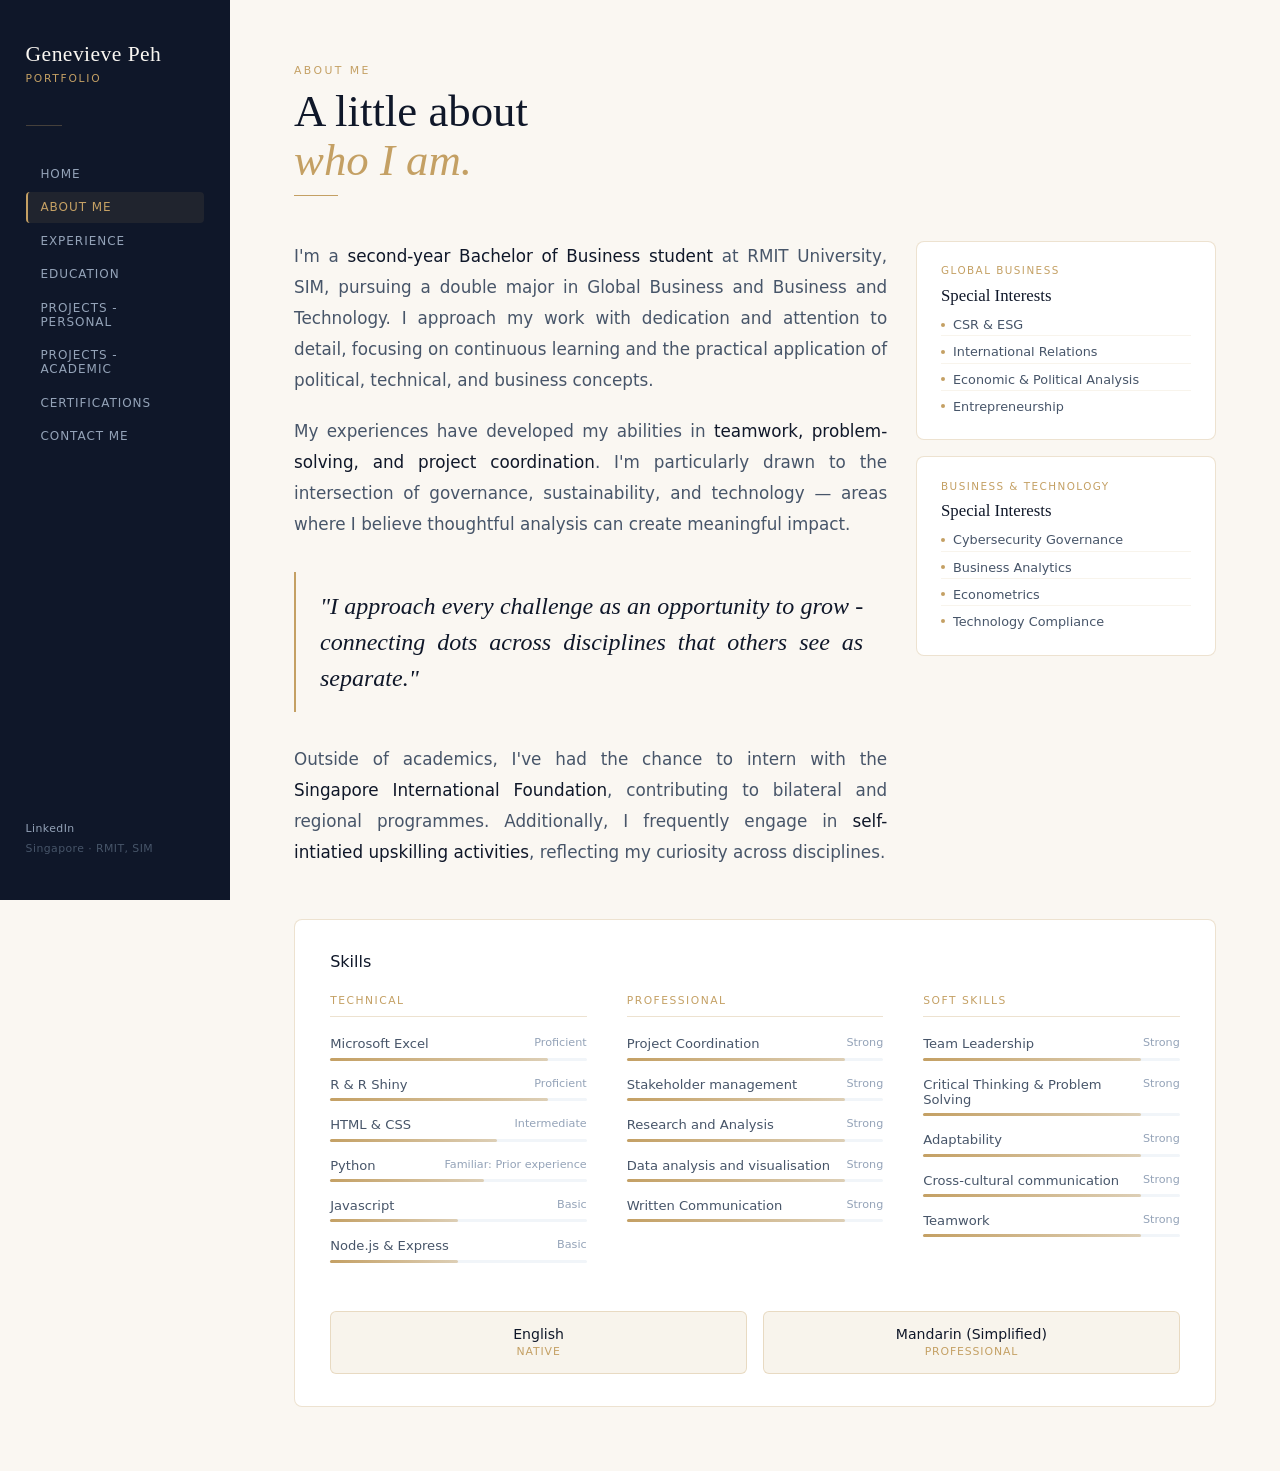
==== about.html @ 686c6f03 "initial commit" ====
<!DOCTYPE html>
<html lang="en">
<head>
    <meta charset="UTF-8">
    <meta name="viewport" content="width=device-width, initial-scale=1.0">
    <title>About Me - Genevieve Peh</title>
    <meta http-equiv="Content-Security-Policy" content="upgrade-insecure-requests">
    <meta http-equiv="Content-Security-Policy" 
            content="default-src 'self';
                 style-src 'self' 'unsafe-inline' https://fonts.googleapis.com;
                 font-src 'self' https://fonts.gstatic.com;
                 img-src 'self' data:;
                 script-src 'self';
                 object-src 'none';
                 frame-src 'none';">
    <meta http-equiv="X-Frame-Options" content="DENY">
    <meta http-equiv="X-Content-Type-Options" content="nosniff">
    <meta name="referrer" content="strict-origin-when-cross-origin">
    <link href="https://fonts.googleapis.com/css2?family=Cormorant+Garamond:ital,wght@0,300;0,400;0,500;0,600;1,300;1,400&family=DM+Sans:opsz,wght@9..40,300;9..40,400;9..40,500&display=swap" rel="stylesheet">
    <link rel="stylesheet" href="about.css">
</head>




<body>
   <aside class="sidebar">
        <div class="sidebar-name">Genevieve Peh</div>
        <div class="sidebar-portfolio">Portfolio</div>
        <div class="sidebar-dividerline"></div>

        <nav>
        <a class="nav-item" href="index.html">Home</a>
        <a class="nav-item active" href="about.html">About Me</a>
        <a class="nav-item" href="experience.html">Experience</a>
        <a class="nav-item" href="education.html">Education</a>
        <a class="nav-item" href="projects-personal.html">Projects - Personal</a>
        <a class="nav-item" href="projects-acad.html">Projects - Academic</a>
        <a class="nav-item" href="certifications.html">Certifications</a>
        <a class="nav-item" href="contact.html">Contact Me</a>
        </nav>

        <div class="sidebar-footer">
        <a href="https://www.linkedin.com/in/genevieve-peh-b8915b331/" target="_blank">LinkedIn</a><br>
        Singapore · RMIT, SIM
        </div>

    </aside>


    <!-- main page content -->
    <main class="main">
        <div class="main-topsub">About Me</div>
        <h1 class="section-title">A little about<br><em>who I am.</em></h1>
        <div class="rule"></div>

    <div class="about-container">
        <div class="about-bio">
            <p>I'm a <strong>second-year Bachelor of Business student</strong> at RMIT University, SIM, pursuing a double major in Global Business and Business and Technology. I approach my work with dedication and attention to detail, focusing on continuous learning and the practical application of political, technical, and business concepts.</p>
            <p>My experiences have developed my abilities in <strong>teamwork, problem-solving, and project coordination</strong>. I'm particularly drawn to the intersection of governance, sustainability, and technology — areas where I believe thoughtful analysis can create meaningful impact.</p>
            <div class="pull-quote">"I approach every challenge as an opportunity to grow - connecting dots across disciplines that others see as separate."</div>
            <p>Outside of academics, I've had the chance to intern with the <strong>Singapore International Foundation</strong>, contributing to bilateral and regional programmes. Additionally, I frequently engage in <strong>self-intiatied upskilling activities</strong>, reflecting my curiosity across disciplines.</p>
        </div>

        <!-- Interests section -->
        <div>
            <div class="interest-section">
                <div class="major">Global Business</div>
                <div class="interest-subtitle">Special Interests</div>
                <div class="interest-items">
                    <div class="interest-item">CSR & ESG</div>
                    <div class="interest-item">International Relations</div>
                    <div class="interest-item">Economic & Political Analysis</div>
                    <div class="interest-item">Entrepreneurship</div>
                </div>
            </div>
            <div class="interest-section">
                <div class="major">Business & Technology</div>
                <div class="interest-subtitle">Special Interests</div>
                <div class="interest-items">
                    <div class="interest-item">Cybersecurity Governance</div>
                    <div class="interest-item">Business Analytics</div>
                    <div class="interest-item">Econometrics</div>
                    <div class="interest-item">Technology Compliance</div>
                </div>
            </div>
        </div>
    </div>

    <!-- Skills section -->
     <div class="skill-section">
        <div class="skill-sub">Skills</div>
        <div class="skills-grid">

            <!-- Technical Skills -->
            <div>
                <div class="skill-category">Technical</div>

                <!-- Skill: Microsoft Excel -->

                <div class="skill-row">
                    <div class="skill-name">
                        <span>Microsoft Excel</span>
                        <span class="skill-rate">Proficient</span>
                    </div>
                    <div class="bar">
                        <div class="bar-stat-proficient">
                        </div>
                    </div>
                </div>

                <!-- Skill: R code -->

                <div class="skill-row">
                    <div class="skill-name">
                        <span>R & R Shiny</span>
                        <span class="skill-rate">Proficient</span>
                    </div>
                    <div class="bar">
                        <div class="bar-stat-proficient">
                        </div>
                    </div>
                </div>

                <!-- Skill: HTML & CSS -->

                <div class="skill-row">
                    <div class="skill-name">
                        <span>HTML & CSS</span>
                        <span class="skill-rate">Intermediate</span>
                    </div>
                    <div class="bar">
                        <div class="bar-stat-intermediate">
                        </div>
                    </div>
                </div>

                <!-- Skill: Python -->

                <div class="skill-row">
                    <div class="skill-name">
                        <span>Python</span>
                        <span class="skill-rate">Familiar: Prior experience</span>
                    </div>
                    <div class="bar">
                        <div class="bar-stat-familiar">
                        </div>
                    </div>
                </div>

                <!-- Skill: Javascript -->

                <div class="skill-row">
                    <div class="skill-name">
                        <span>Javascript</span>
                        <span class="skill-rate">Basic</span>
                    </div>
                    <div class="bar">
                        <div class="bar-stat-basic">
                        </div>
                    </div>
                </div>


                <!-- Skill: Node.js & Express  -->

                <div class="skill-row">
                    <div class="skill-name">
                        <span>Node.js & Express</span>
                        <span class="skill-rate">Basic</span>
                    </div>
                    <div class="bar">
                        <div class="bar-stat-basic">
                        </div>
                    </div>
                </div>

            </div>

            <!-- Professional skills -->
            <div>
                <div class="skill-category">Professional</div>


                <!-- Skill: Project Coordination -->

                <div class="skill-row">
                    <div class="skill-name">
                        <span>Project Coordination</span>
                        <span class="skill-rate">Strong</span>
                    </div>
                    <div class="bar">
                        <div class="bar-stat-proficient">
                        </div>
                    </div>
                </div> 

                <!-- Skill: Stakeholder management -->

                <div class="skill-row">
                    <div class="skill-name">
                        <span>Stakeholder management</span>
                        <span class="skill-rate">Strong</span>
                    </div>
                    <div class="bar">
                        <div class="bar-stat-proficient">
                        </div>
                    </div>
                </div>


                <!-- Research and Analysis -->

                <div class="skill-row">
                    <div class="skill-name">
                        <span>Research and Analysis</span>
                        <span class="skill-rate">Strong</span>
                    </div>
                    <div class="bar">
                        <div class="bar-stat-proficient">
                        </div>
                    </div>
                </div>


                <!-- Data analysis and visualisation -->

                <div class="skill-row">
                    <div class="skill-name">
                        <span>Data analysis and visualisation</span>
                        <span class="skill-rate">Strong</span>
                    </div>
                    <div class="bar">
                        <div class="bar-stat-proficient">
                        </div>
                    </div>
                </div>


                <!-- Written Communication -->

                <div class="skill-row">
                    <div class="skill-name">
                        <span>Written Communication</span>
                        <span class="skill-rate">Strong</span>
                    </div>
                    <div class="bar">
                        <div class="bar-stat-proficient">
                        </div>
                    </div>
                </div>
            </div>

            <!-- Soft Skills -->

            <div>
                <div class="skill-category">Soft Skills</div>

                <!-- Team Leadership -->

                <div class="skill-row">
                    <div class="skill-name">
                        <span>Team Leadership</span>
                        <span class="skill-rate">Strong</span>
                    </div>
                    <div class="bar">
                        <div class="bar-stat-proficient">
                        </div>
                    </div>
                </div>


                <!-- Critical Thinking & Problem Solving -->
                 <div class="skill-row">
                    <div class="skill-name">
                        <span>Critical Thinking & Problem Solving</span>
                        <span class="skill-rate">Strong</span>
                    </div>
                    <div class="bar">
                        <div class="bar-stat-proficient">
                        </div>
                    </div>
                </div>

                <!-- Adaptability -->
                 <div class="skill-row">
                    <div class="skill-name">
                        <span>Adaptability</span>
                        <span class="skill-rate">Strong</span>
                    </div>
                    <div class="bar">
                        <div class="bar-stat-proficient">
                        </div>
                    </div>
                </div>


                <!-- Cross-cultural communication -->
                 <div class="skill-row">
                    <div class="skill-name">
                        <span>Cross-cultural communication</span>
                        <span class="skill-rate">Strong</span>
                    </div>
                    <div class="bar">
                        <div class="bar-stat-proficient">
                        </div>
                    </div>
                </div>


                <!-- Teamwork -->
                 <div class="skill-row">
                    <div class="skill-name">
                        <span>Teamwork</span>
                        <span class="skill-rate">Strong</span>
                    </div>
                    <div class="bar">
                        <div class="bar-stat-proficient">
                        </div>
                    </div>
                </div>
            </div>
        </div>



        <!-- Language skills -->
        
        <div class="lang-section">

            <!-- English -->

            <div class="lang-box">
                <div class="lang-name">English</div>
                <div class="lang-level">Native</div>
            </div>

            <!-- Mandarin -->
             <div class="lang-box">
                <div class="lang-name">Mandarin (Simplified)</div>
                <div class="lang-level">Professional</div>
            </div>

        </div>
     </div>

    </main>

</body>


</html>
---- about.css ----
*,*::before,*::after{box-sizing:border-box;
    margin:0;
    padding:0;
}

:root{
  --cream:#FAF7F2;
  --navy:#0F1729;
  --navy-soft:#1E293B;
  --gold:#C4A064;
  --gold-light:rgba(196,160,100,0.12);
  --gold-border:rgba(196,160,100,0.3);
  --slate:#475569;
  --slate-light:#94A3B8;
  --mist:#F1F5F9;
  --serif:'Cormorant Garamond',Georgia,serif;
  --sans:'DM Sans',system-ui,sans-serif;
  --sidebar-w:clamp(140px, 22vw, 230px);
}

body{
  font-family:var(--sans);
  background-color:var(--cream);
  color:var(--navy);
  min-height:100vh;
  display:flex;
  overflow-x: hidden;
}

.sidebar{
  width:var(--sidebar-w);
  min-height:100vh;
  background:var(--navy);
  position:fixed;
  top:0;
  left:0;
  display:flex;
  flex-direction:column;
  padding:2.5rem 1.6rem;
  z-index:100;
}

.sidebar-name{
  font-family:var(--serif);
  font-size:1.35rem;
  font-weight:500;
  color:var(--cream);
  letter-spacing:0.02em;
  line-height:1.3;
  margin-bottom:0.25rem;
}

.sidebar-portfolio{
  font-size:0.67rem;
  font-weight:400;
  color:var(--gold);
  letter-spacing:0.16em;
  text-transform:uppercase;
  margin-bottom:2.5rem;
}

.sidebar-dividerline{
  width:36px;
  height:1px;
  background:var(--gold-border);
  margin-bottom:2rem;
}

nav{flex:1;}


.nav-item{
    display:block;
    padding:0.55rem 0.8rem;
    margin-bottom:0.12rem;
    font-size:0.75rem;
    font-weight:400;
    letter-spacing:0.08em;
    text-transform:uppercase;
    color:var(--slate-light);
    text-decoration:none;
    border-radius:4px;
    border-left:2px solid transparent;
}

.nav-item:hover{
    background:var(--navy-soft);
    color:var(--cream);
    border-left:2px solid var(--gold);
}


.nav-item.active{
    color:var(--gold);
    border-left-color:var(--gold);
    background:rgba(196,160,100,0.09);
    font-weight:500;
}


.sidebar-footer{
    font-size:0.68rem;
    color:var(--slate);
    letter-spacing:0.04em;
    line-height:1.9;
}


.sidebar-footer a{
    color:var(--slate-light);
    text-decoration:none;
    border-bottom:1px solid transparent;
    transition:color 0.2s ease,border-color 0.2s ease;
}

.sidebar-footer a:hover{
    color:var(--cream);
    border-color:var(--gold);
}

.main{
    margin-left:var(--sidebar-w);
    flex:1;
    padding:4rem 4rem;
    max-width:100%;
    min-width: 0;
}

.main-topsub{
    font-size:0.68rem;
    font-weight:500;
    letter-spacing:0.22em;
    text-transform:uppercase;
    color:var(--gold);
    margin-bottom:0.6rem;
}

.section-title{
    font-family:var(--serif);
    font-size:2.8rem;
    font-weight:400;
    color:var(--navy);
    line-height:1.1;
    margin-bottom:0.6rem;
}

.section-title em{
    font-family:var(--serif);
    font-style:italic;
    color:var(--gold);
}

.rule{
    width:44px;
    height:1.5px;
    background:var(--gold);
    margin-bottom:2.8rem;
}

/* ABOUT LAYOUT */
.about-container{
    display:grid;
    grid-template-columns:1fr 300px;
    gap:1.8rem;
    align-items:start;
    margin-bottom:2rem;
    text-align: justify;
}


.about-bio p{
    font-size:1.05rem;
    font-weight:300;
    color:var(--slate);
    line-height:1.85;
    margin-bottom:1.2rem;
}

.about-bio p strong{
    color:var(--navy);
    font-weight:500;}

.pull-quote{
    border-left:2px solid var(--gold);
    padding:1rem 1.5rem;
    margin:2rem 0;
    font-family:var(--serif);
    font-size:1.5rem;
    font-style:italic;
    color:var(--navy);
    font-weight:300;
    line-height:1.5;
}

.interest-section{
    background-color:white;
    border:0.5px solid var(--gold-border);
    border-radius:8px;
    padding:1.4rem 1.5rem;
    margin-bottom:1rem;
}

.major{
    font-size:0.65rem;
    font-weight:500;
    letter-spacing:0.14em;
    text-transform:uppercase;
    color:var(--gold);
    margin-bottom:0.6rem;
}

.interest-subtitle{
    font-family:var(--serif);
    font-size:1.05rem;
    font-weight:500;
    color:var(--navy);
    margin-bottom:0.5rem;
}

.interest-items{
    display:flex;
    flex-direction:column;
    gap:0.3rem;
}

.interest-item{
    font-size:0.8rem;
    color:var(--slate);
    padding:0.2rem 0;
    border-bottom:0.5px solid rgba(196,160,100,0.12);
    display:flex;
    align-items:center;
    gap:0.5rem;
}

.interest-item::before{
    content:'';
    width:4px;
    height:4px;
    border-radius:50%;
    background:var(--gold);
    flex-shrink:0;
}

.interest-item:last-child{
    border-bottom:none;
}


/* SKILLS SECTION */

.skill-section{
    background-color:white;
    border:0.5px solid var(--gold-border);
    border-radius:8px;
    padding:2rem 2.2rem;

}

.skill-sub{
    margin-bottom:1.4rem;
}

.skills-grid{
    display:grid;
    grid-template-columns:repeat(3,1fr);
    gap:2.5rem;
}

.skill-category{
    font-size:0.67rem;
    font-weight:500;
    letter-spacing:0.14em;
    text-transform:uppercase;
    color:var(--gold);
    margin-bottom:1.2rem;
    padding-bottom:0.6rem;
    border-bottom:0.5px solid var(--gold-border);
}

.skill-row{
    margin-bottom:1rem;
}

.skill-name{
    font-size:0.82rem;
    color:var(--slate);
    margin-bottom:0.4rem;
    display:flex;
    justify-content:space-between;
}

.skill-rate{
    font-size:0.7rem;
    color:var(--slate-light);
}

.bar{
    background:var(--mist);
    height:3px;
    border-radius:2px;
}

.bar-stat-proficient{
    height:3px;
    border-radius:2px;
    background:linear-gradient(90deg,var(--gold),rgba(196,160,100,0.45));
    width: 85%;
}

.bar-stat-intermediate{
    height:3px;
    border-radius:2px;
    background:linear-gradient(90deg,var(--gold),rgba(196,160,100,0.45));
    width: 65%;
}

.bar-stat-basic{
    height:3px;
    border-radius:2px;
    background:linear-gradient(90deg,var(--gold),rgba(196,160,100,0.45));
    width: 50%;
}

.bar-stat-familiar{
    height:3px;
    border-radius:2px;
    background:linear-gradient(90deg,var(--gold),rgba(196,160,100,0.45));
    width: 60%;
}

.lang-section{
    display:flex;
    gap:1rem;
    margin-top:2rem;
}

.lang-box{
    flex:1;
    background:var(--gold-light);
    border:0.5px solid var(--gold-border);
    border-radius:6px;
    padding:0.9rem 1rem;
    text-align:center;
}

.lang-name{
    font-size:0.88rem;
    font-weight:500;
    color:var(--navy);
    margin-bottom:0.2rem;
}

.lang-level{
    font-size:0.68rem;
    letter-spacing:0.08em;
    text-transform:uppercase;
    color:var(--gold);
}

/* responsiveness */

@media (max-width: 1024px) {
    .about-container {
        grid-template-columns: 1fr;  
    }

    .skills-grid {
        grid-template-columns: 1fr; 
        gap: 1.5rem;
    }
}


@media (max-width: 768px){

    body{
        display:block;
    }


    .sidebar{
        width:100%;
        min-height:auto;
        position:relative;
        top:0;
        left:0;
        flex-direction:column;
        padding:1rem 1rem;
        border-bottom:1px solid var(--gold-border);
    }


    .sidebar-name{
        font-size:1.1rem;
        margin-bottom:0.15rem;
    }

    .sidebar-portfolio{
        font-size:0.55rem;
        margin-bottom:1rem;
    }

    .sidebar-dividerline{
        display:none;
    }


    nav{
        display:flex;
        flex-wrap:wrap;
        gap:0.4rem;
        margin-bottom:1rem;
    }

    .nav-item{
        font-size:0.58rem;
        padding:0.45rem 0.6rem;
        border-left:none;
        border-bottom:2px solid transparent;
        background:var(--navy-soft);
        border-radius:4px;
        margin-bottom:0;
    }

    .nav-item:hover{
        border-left:none;
        border-bottom:2px solid var(--gold);
    }

    .nav-item.active{
        border-left:none;
        border-bottom:2px solid var(--gold);
    }


    .sidebar-footer{
        font-size:0.6rem;
        line-height:1.6;
    }


    .main{
        margin-left:0;
        width:100%;
        padding:1.5rem 1rem;
    }

    .section-title{
        font-size:2rem;
    }

    .rule{
        margin-bottom:2rem;
    }

    .about-container{
        text-align: left;
    }

    .lang-selection{
        flex-direction: column;
    }

    .about-bio p{
        font-size:0.95rem;
        line-height:1.75;
    }

    .pull-quote{
        font-size: 1rem;
        padding: 0.8rem 1rem;
    }



}
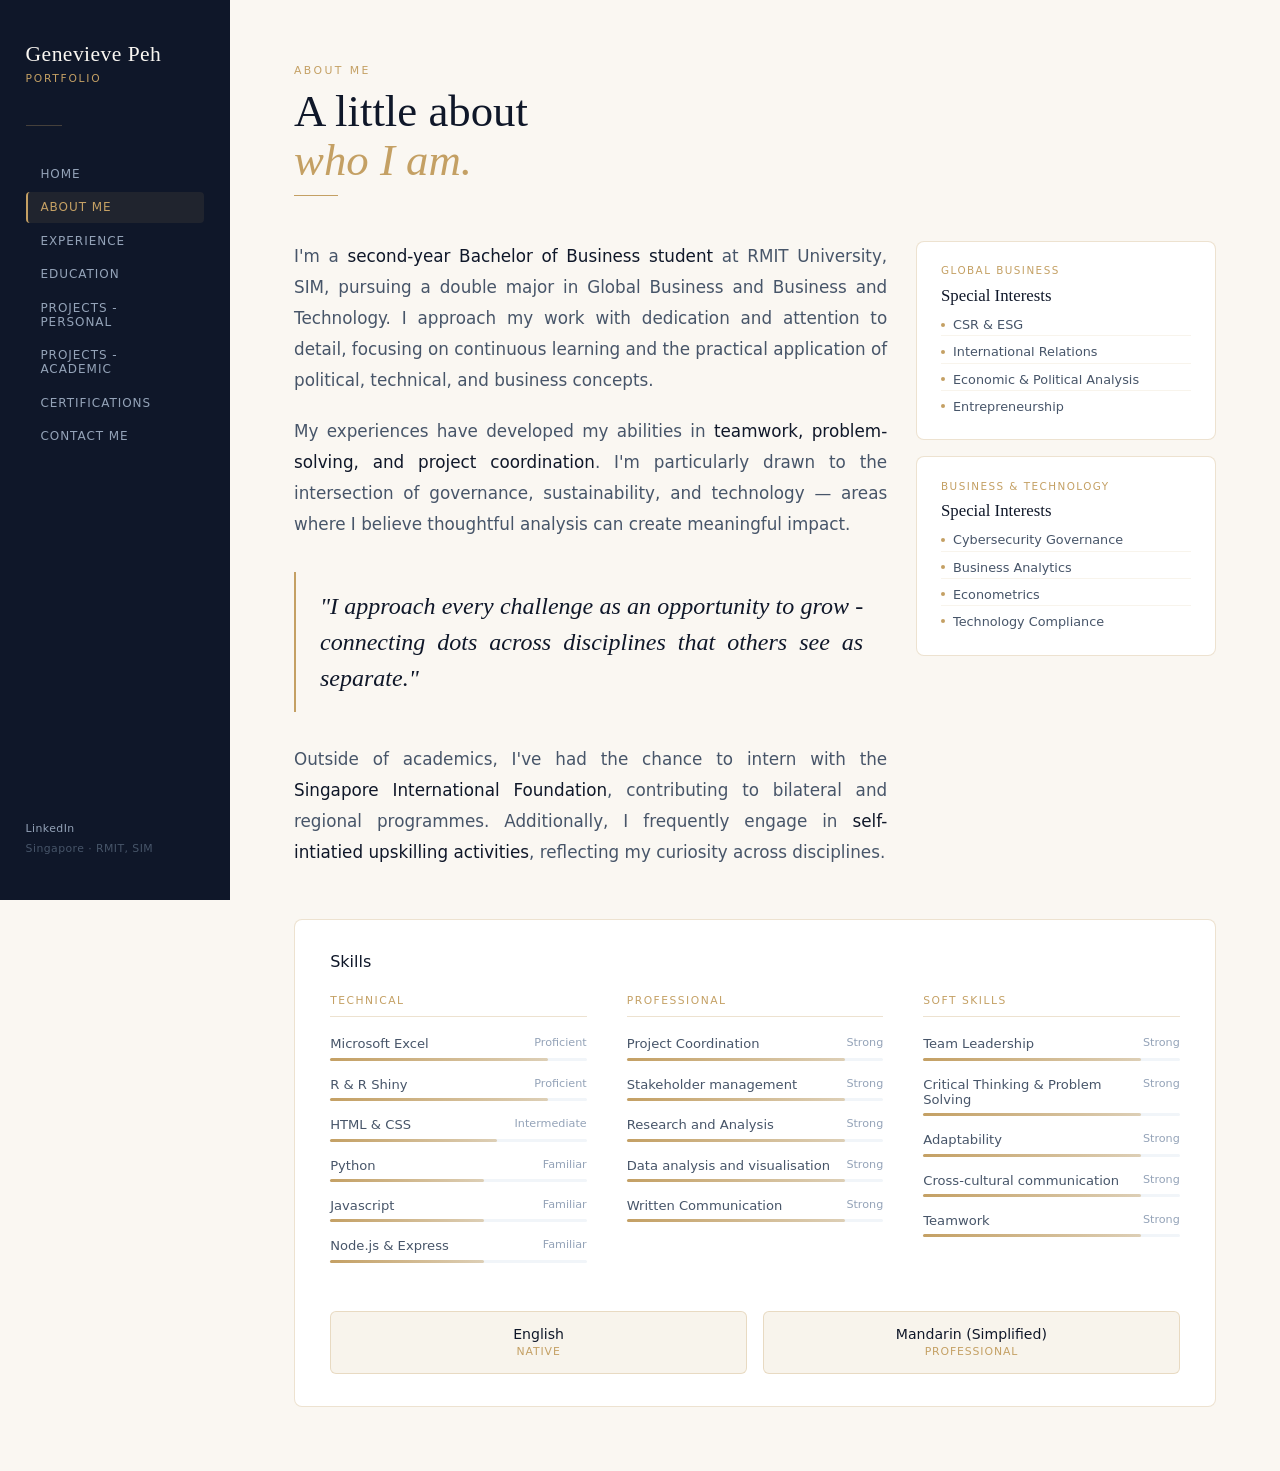
==== commit df7ed2e7: "GPA change" ====
--- a/about.html
+++ b/about.html
@@ -140,7 +140,7 @@
                 <div class="skill-row">
                     <div class="skill-name">
                         <span>Python</span>
-                        <span class="skill-rate">Familiar: Prior experience</span>
+                        <span class="skill-rate">Familiar</span>
                     </div>
                     <div class="bar">
                         <div class="bar-stat-familiar">
@@ -153,10 +153,10 @@
                 <div class="skill-row">
                     <div class="skill-name">
                         <span>Javascript</span>
-                        <span class="skill-rate">Basic</span>
-                    </div>
-                    <div class="bar">
-                        <div class="bar-stat-basic">
+                        <span class="skill-rate">Familiar</span>
+                    </div>
+                    <div class="bar">
+                        <div class="bar-stat-familiar">
                         </div>
                     </div>
                 </div>
@@ -167,10 +167,10 @@
                 <div class="skill-row">
                     <div class="skill-name">
                         <span>Node.js & Express</span>
-                        <span class="skill-rate">Basic</span>
-                    </div>
-                    <div class="bar">
-                        <div class="bar-stat-basic">
+                        <span class="skill-rate">Familiar</span>
+                    </div>
+                    <div class="bar">
+                        <div class="bar-stat-familiar">
                         </div>
                     </div>
                 </div>
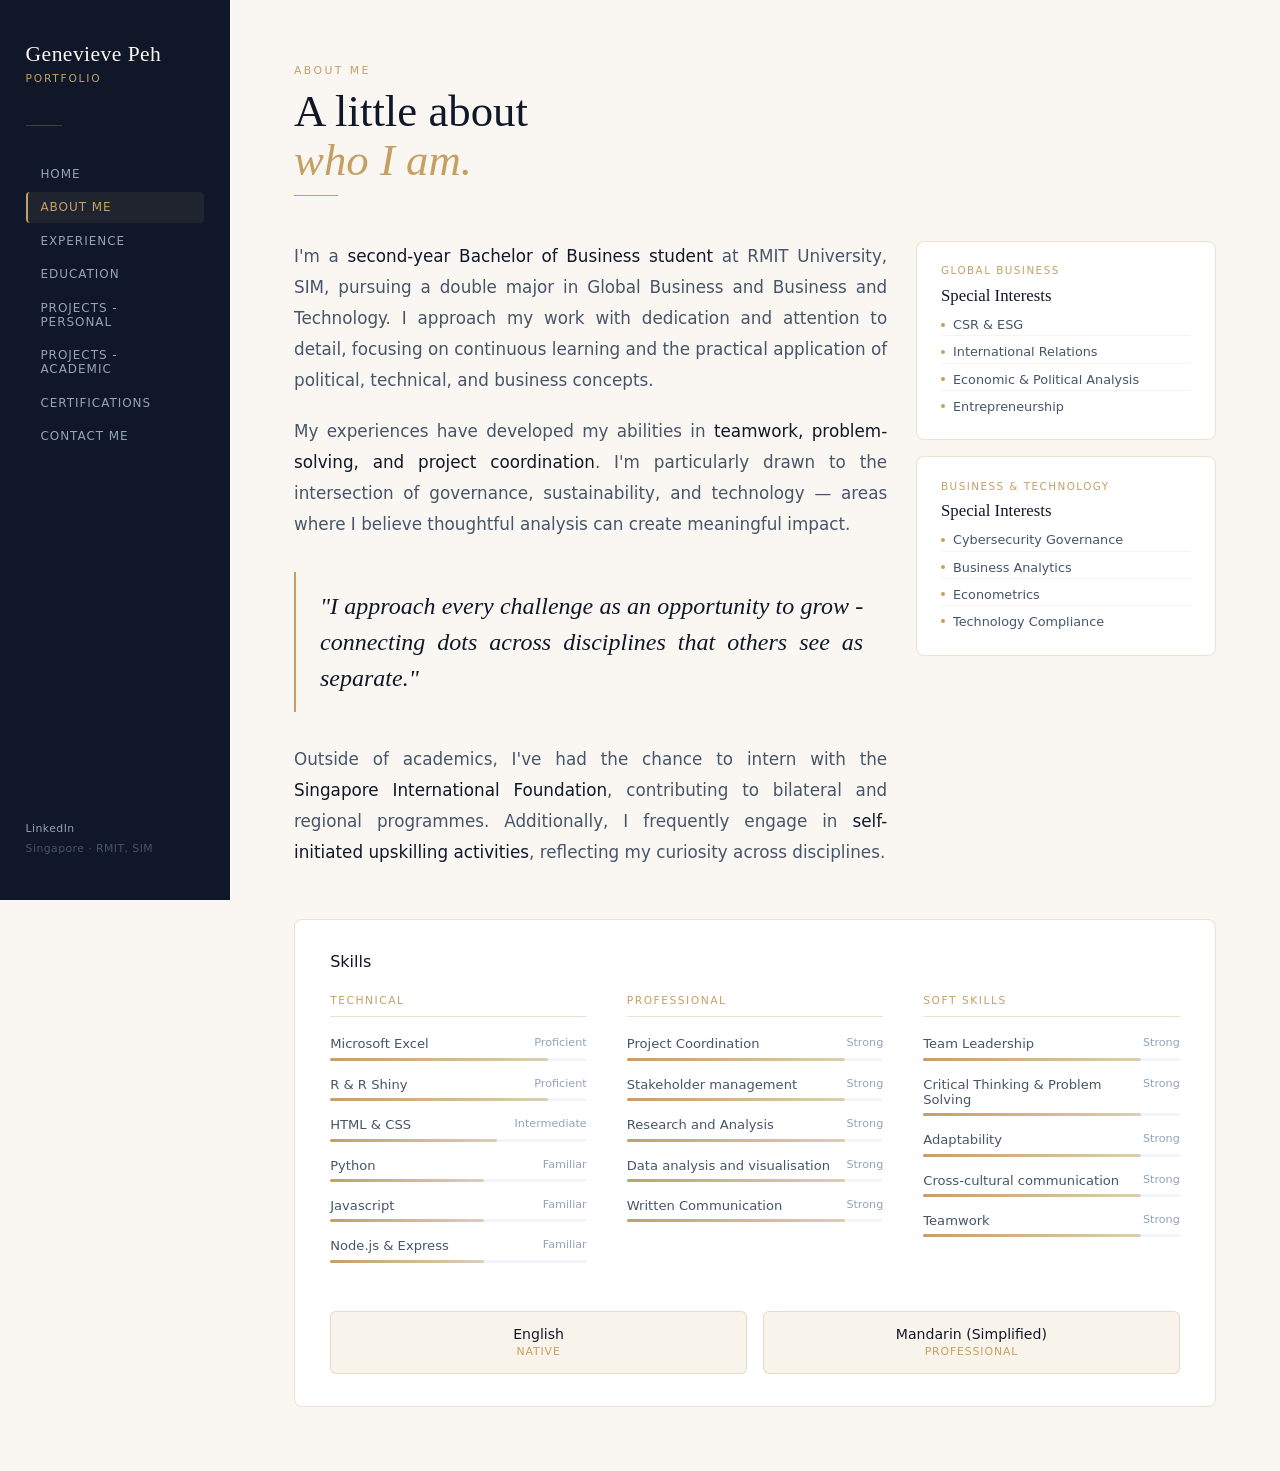
==== commit 6191c5f0: "typo error correction" ====
--- a/about.html
+++ b/about.html
@@ -18,6 +18,10 @@
     <meta name="referrer" content="strict-origin-when-cross-origin">
     <link href="https://fonts.googleapis.com/css2?family=Cormorant+Garamond:ital,wght@0,300;0,400;0,500;0,600;1,300;1,400&family=DM+Sans:opsz,wght@9..40,300;9..40,400;9..40,500&display=swap" rel="stylesheet">
     <link rel="stylesheet" href="about.css">
+    <link rel="icon" type="image/png" href="image/icon.png">
+    <link rel="apple-touch-icon" href="image/icon.png">
+    <link rel="manifest" href="manifest.json">
+    <meta name="theme-color" content="#0F1729">
 </head>
 
 
@@ -59,7 +63,7 @@
             <p>I'm a <strong>second-year Bachelor of Business student</strong> at RMIT University, SIM, pursuing a double major in Global Business and Business and Technology. I approach my work with dedication and attention to detail, focusing on continuous learning and the practical application of political, technical, and business concepts.</p>
             <p>My experiences have developed my abilities in <strong>teamwork, problem-solving, and project coordination</strong>. I'm particularly drawn to the intersection of governance, sustainability, and technology — areas where I believe thoughtful analysis can create meaningful impact.</p>
             <div class="pull-quote">"I approach every challenge as an opportunity to grow - connecting dots across disciplines that others see as separate."</div>
-            <p>Outside of academics, I've had the chance to intern with the <strong>Singapore International Foundation</strong>, contributing to bilateral and regional programmes. Additionally, I frequently engage in <strong>self-intiatied upskilling activities</strong>, reflecting my curiosity across disciplines.</p>
+            <p>Outside of academics, I've had the chance to intern with the <strong>Singapore International Foundation</strong>, contributing to bilateral and regional programmes. Additionally, I frequently engage in <strong>self-initiated upskilling activities</strong>, reflecting my curiosity across disciplines.</p>
         </div>
 
         <!-- Interests section -->
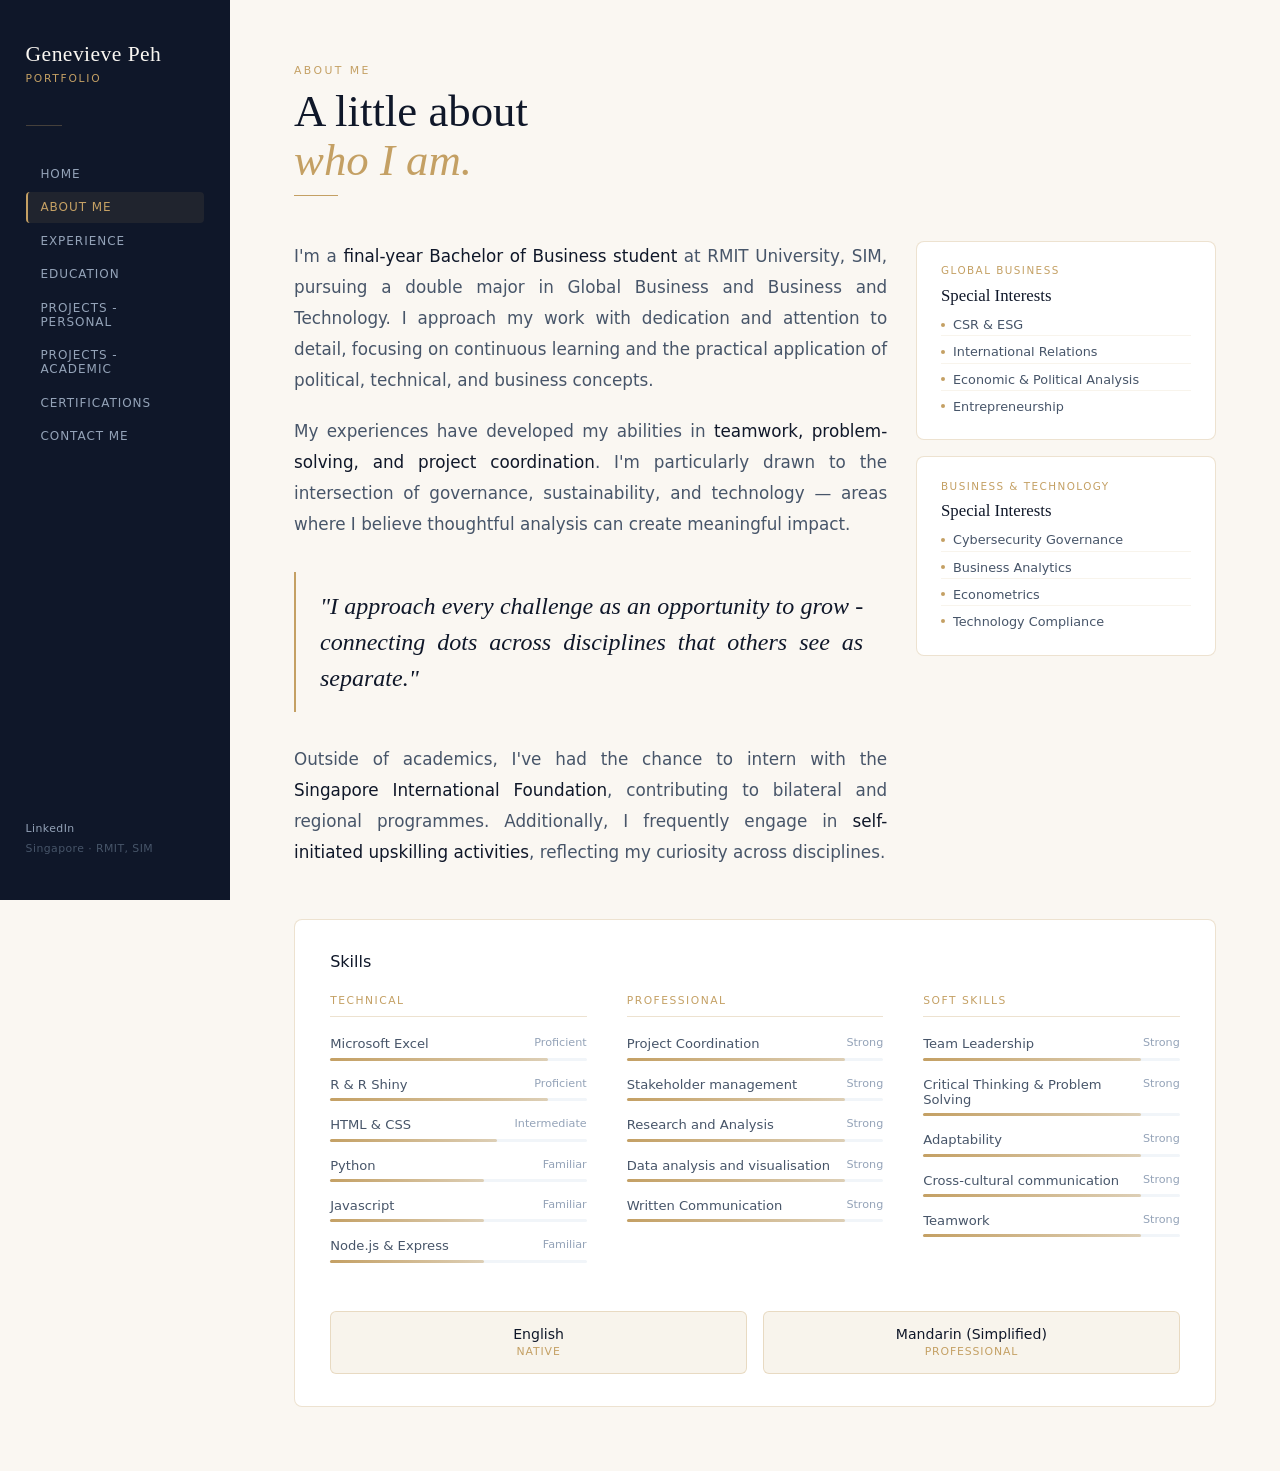
==== commit 425db0a3: "update education year status" ====
--- a/about.html
+++ b/about.html
@@ -13,8 +13,6 @@
                  script-src 'self';
                  object-src 'none';
                  frame-src 'none';">
-    <meta http-equiv="X-Frame-Options" content="DENY">
-    <meta http-equiv="X-Content-Type-Options" content="nosniff">
     <meta name="referrer" content="strict-origin-when-cross-origin">
     <link href="https://fonts.googleapis.com/css2?family=Cormorant+Garamond:ital,wght@0,300;0,400;0,500;0,600;1,300;1,400&family=DM+Sans:opsz,wght@9..40,300;9..40,400;9..40,500&display=swap" rel="stylesheet">
     <link rel="stylesheet" href="about.css">
@@ -60,7 +58,7 @@
 
     <div class="about-container">
         <div class="about-bio">
-            <p>I'm a <strong>second-year Bachelor of Business student</strong> at RMIT University, SIM, pursuing a double major in Global Business and Business and Technology. I approach my work with dedication and attention to detail, focusing on continuous learning and the practical application of political, technical, and business concepts.</p>
+            <p>I'm a <strong>final-year Bachelor of Business student</strong> at RMIT University, SIM, pursuing a double major in Global Business and Business and Technology. I approach my work with dedication and attention to detail, focusing on continuous learning and the practical application of political, technical, and business concepts.</p>
             <p>My experiences have developed my abilities in <strong>teamwork, problem-solving, and project coordination</strong>. I'm particularly drawn to the intersection of governance, sustainability, and technology — areas where I believe thoughtful analysis can create meaningful impact.</p>
             <div class="pull-quote">"I approach every challenge as an opportunity to grow - connecting dots across disciplines that others see as separate."</div>
             <p>Outside of academics, I've had the chance to intern with the <strong>Singapore International Foundation</strong>, contributing to bilateral and regional programmes. Additionally, I frequently engage in <strong>self-initiated upskilling activities</strong>, reflecting my curiosity across disciplines.</p>
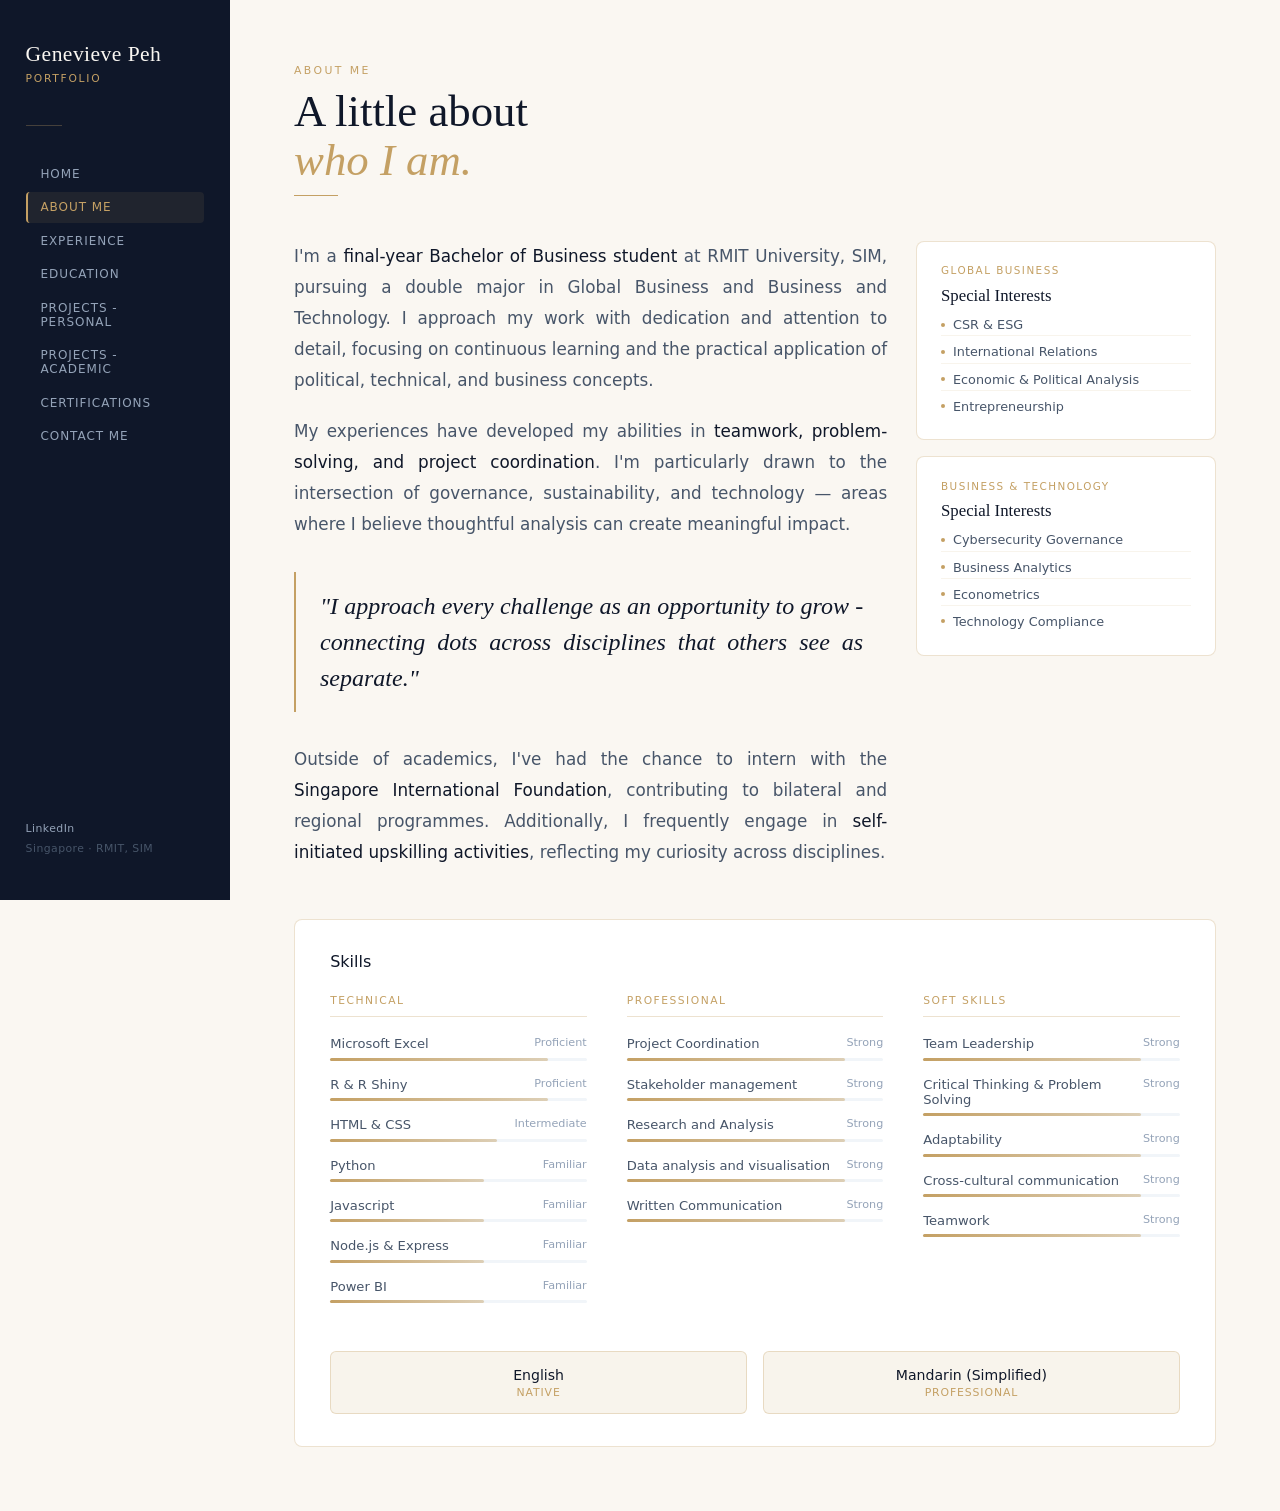
==== commit 72a65e86: "update" ====
--- a/about.html
+++ b/about.html
@@ -177,6 +177,19 @@
                     </div>
                 </div>
 
+                <!-- Skill: Power BI  -->
+
+                <div class="skill-row">
+                    <div class="skill-name">
+                        <span>Power BI</span>
+                        <span class="skill-rate">Familiar</span>
+                    </div>
+                    <div class="bar">
+                        <div class="bar-stat-familiar">
+                        </div>
+                    </div>
+                </div>
+
             </div>
 
             <!-- Professional skills -->
